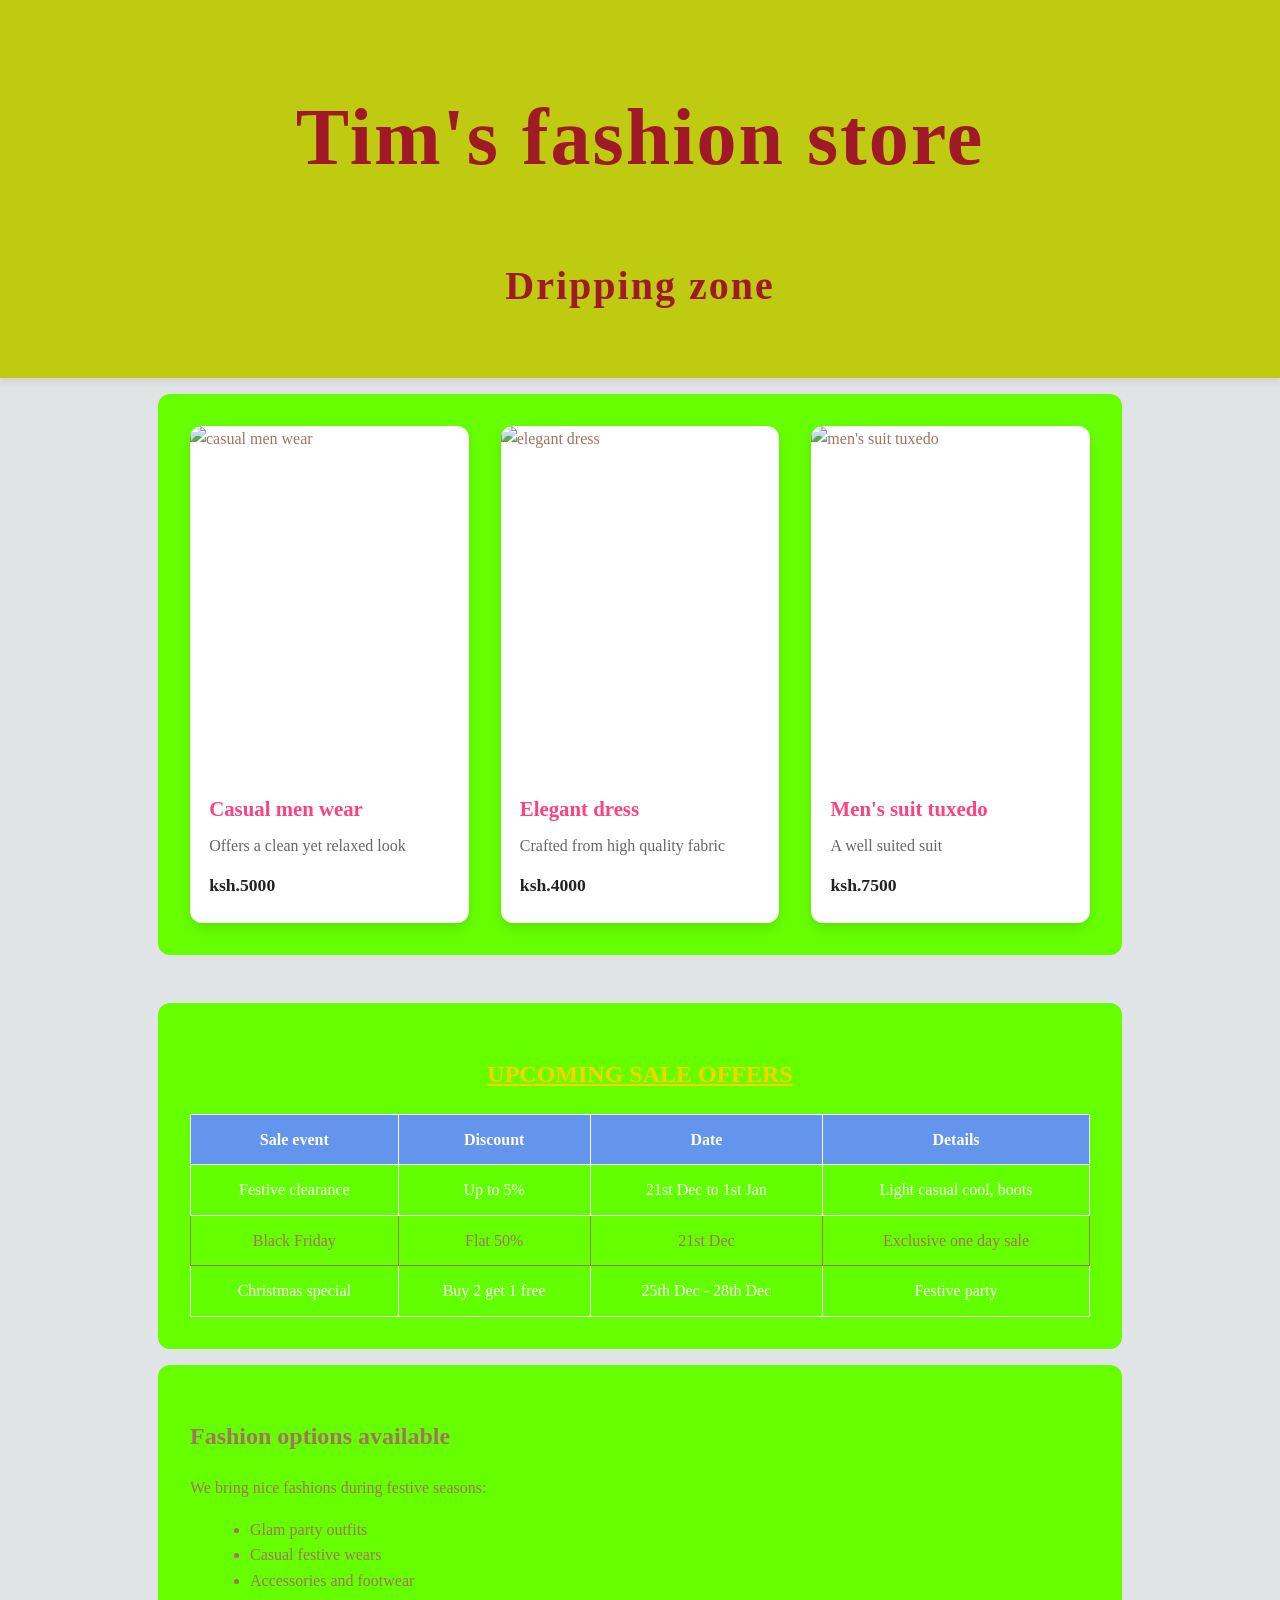
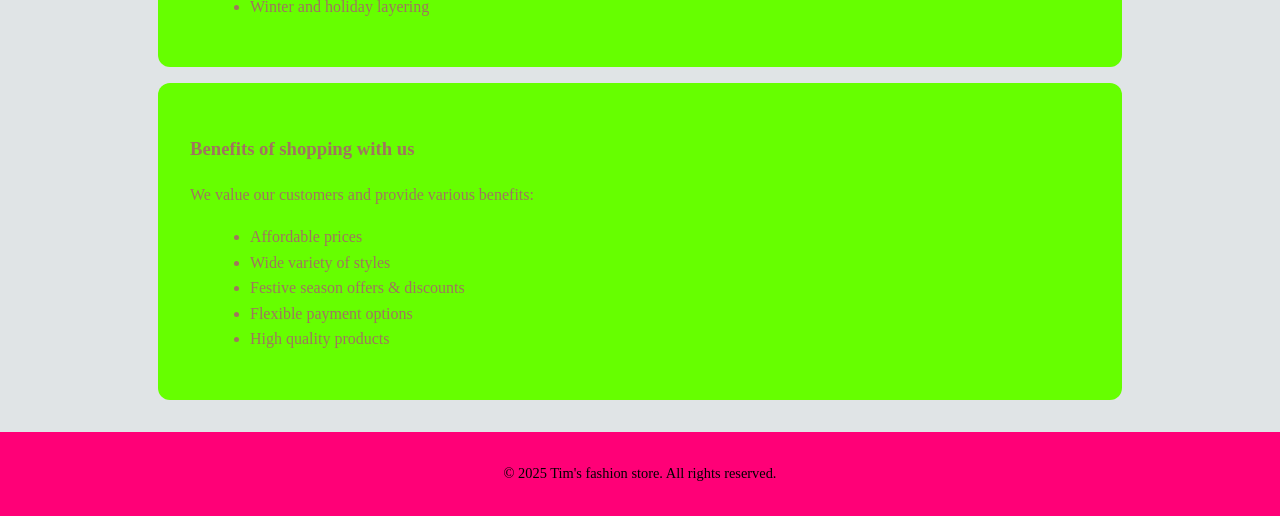
==== fashion.html @ 2b0a274b "Initial portfolio website" ====
<!DOCTYPE html>
<html>

<head>
    <title>fashion store</title>
    <style>
        body {
            font-family: Georgia, 'Times New Roman', Times, serif;
            margin: auto;
            background-color: hsl(200, 11%, 89%);
            color: #a0745f;
            line-height: 1.6;
        }

        header {
            background-color: rgb(191, 203, 17);
            color: rgb(160, 25, 39);
            padding: 1.2rem 2rem;
            text-align: center;
            font-size: 2.5rem;
            font-weight: 900;
            letter-spacing: 2px;
            box-shadow: 0 4px 6px rgba(156, 115, 115, 0.15);
        }

        .products {
            display: grid;
            grid-template-columns: repeat(auto-fit, minmax(250px, 1fr));
            gap: 2rem;
            margin-bottom: 3rem;
            max-width: 900px;
            margin-left: auto;
            margin-right: auto;
        }

        .product-card {
            background: white;
            border-radius: 12px;
            box-shadow: 0 6px 12px rgba(0, 0, 0, 0.1);
            overflow: hidden;
            transition: transform 0.3s ease, box-shadow 0.3s ease;
        }

        .product-card:hover {
            transform: translateY(-8px);
            box-shadow: 0 12px 24px rgba(0, 0, 0, 0.15);
        }

        .product-image {
            width: 100%;
            height: 350px;
            /* fixed height to crop */
            object-fit: cover;
            /* crop image to fit container */
            display: block;
            border-radius: 8px 8px 0 0;
        }

        .product-info {
            padding: 1rem 1.2rem 1.5rem;
        }

        .product-info h4 {
            margin: 0 0 0.5rem;
            font-size: 1.3rem;
            color: #ff4081;
        }

        .product-info p {
            margin: 0 0 0.8rem;
            color: #666;
        }

        .product-price {
            font-weight: 700;
            font-size: 1.1rem;
            color: #222;
        }

        section {
            padding: 2rem;
            margin: 1rem auto;
            max-width: 900px;
            background-color: hwb(96 0% 0%);
            border-radius: 12px;
            box-shadow: 0pc;
        }

        ul {
            list-style-type: disc;
            margin-left: 20px;
        }

        table {
            width: 100%;
            border-collapse: collapse;
            margin-top: 1rem;
        }

        th,
        td {
            border: 1px solid;
            padding: 12px;
            text-align: center;
        }

        th {
            background: cornflowerblue;
            color: white;
        }

        tr:nth-child(even) {
            background-color: rgb(98, 255, 0);
            color: white;
        }

        tr:hover {
            background-color: #ffd000;
            transition: 0.3s;
            color: black;
        }

        footer {
            text-align: center;
            background-color: #ff0077;
            color: black;
            padding: 1rem;
            margin-top: 2rem;
            font-size: 0.9rem;
        }
    </style>
</head>

<body>
    <header>
        <h1>Tim's fashion store</h1>
        <p>Dripping zone</p>
    </header>

    <section id="products" class="products">


        <div class="product-card">
            <img class="product-image" src="C:\Users\user\Music\OneDrive\Documents\html projects\1759233803787.jpg"
                alt="casual men wear">
            <div class="product-info">
                <h4>Casual men wear</h4>
                <p>Offers a clean yet relaxed look</p>
                <div class="product-price">ksh.5000</div>
            </div>
        </div>

        <div class="product-card">
            <img class="product-image" src="C:\Users\user\Music\OneDrive\Documents\html projects\1759233826897.jpg"
                alt="elegant dress">
            <div class="product-info">
                <h4>Elegant dress</h4>
                <p>Crafted from high quality fabric</p>
                <div class="product-price">ksh.4000</div>
            </div>
        </div>

        <div class="product-card">
            <img class="product-image" src="C:\Users\pc\Pictures\tims\rolls-royce-ghost-ewb-2021-4200x2801-5156.jpeg""
                alt="men's suit tuxedo">
            <div class="product-info">
                <h4>Men's suit tuxedo</h4>
                <p>A well suited suit</p>
                <div class="product-price">ksh.7500</div>
            </div>
        </div>
    </section>

    <section class="offer">
        <h2 style="text-align: center; text-decoration: underline; color: #ffd000;">UPCOMING SALE OFFERS</h2>
        <table>
            <tr>
                <th>Sale event</th>
                <th>Discount</th>
                <th>Date</th>
                <th>Details</th>
            </tr>
            <tr>
                <td>Festive clearance</td>
                <td>Up to 5%</td>
                <td>21st Dec to 1st Jan</td>
                <td>Light casual cool, boots</td>
            </tr>
            <tr>
                <td>Black Friday</td>
                <td>Flat 50%</td>
                <td>21st Dec</td>
                <td>Exclusive one day sale</td>
            </tr>
            <tr>
                <td>Christmas special</td>
                <td>Buy 2 get 1 free</td>
                <td>25th Dec - 28th Dec</td>
                <td>Festive party</td>
            </tr>
        </table>
    </section>

    <section class="fashion">
        <h2>Fashion options available</h2>
        <p>We bring nice fashions during festive seasons:</p>
        <ul>
            <li>Glam party outfits</li>
            <li>Casual festive wears</li>
            <li>Accessories and footwear</li>
            <li>Winter and holiday layering</li>
        </ul>
    </section>

    <section class="benefits">
        <h3>Benefits of shopping with us</h3>
        <p>We value our customers and provide various benefits:</p>
        <ul>
            <li>Affordable prices</li>
            <li>Wide variety of styles</li>
            <li>Festive season offers & discounts</li>
            <li>Flexible payment options</li>
            <li>High quality products</li>
        </ul>
    </section>

    <footer>
        <p>&copy; 2025 Tim's fashion store. All rights reserved.</p>
    </footer>
</body>

</html>
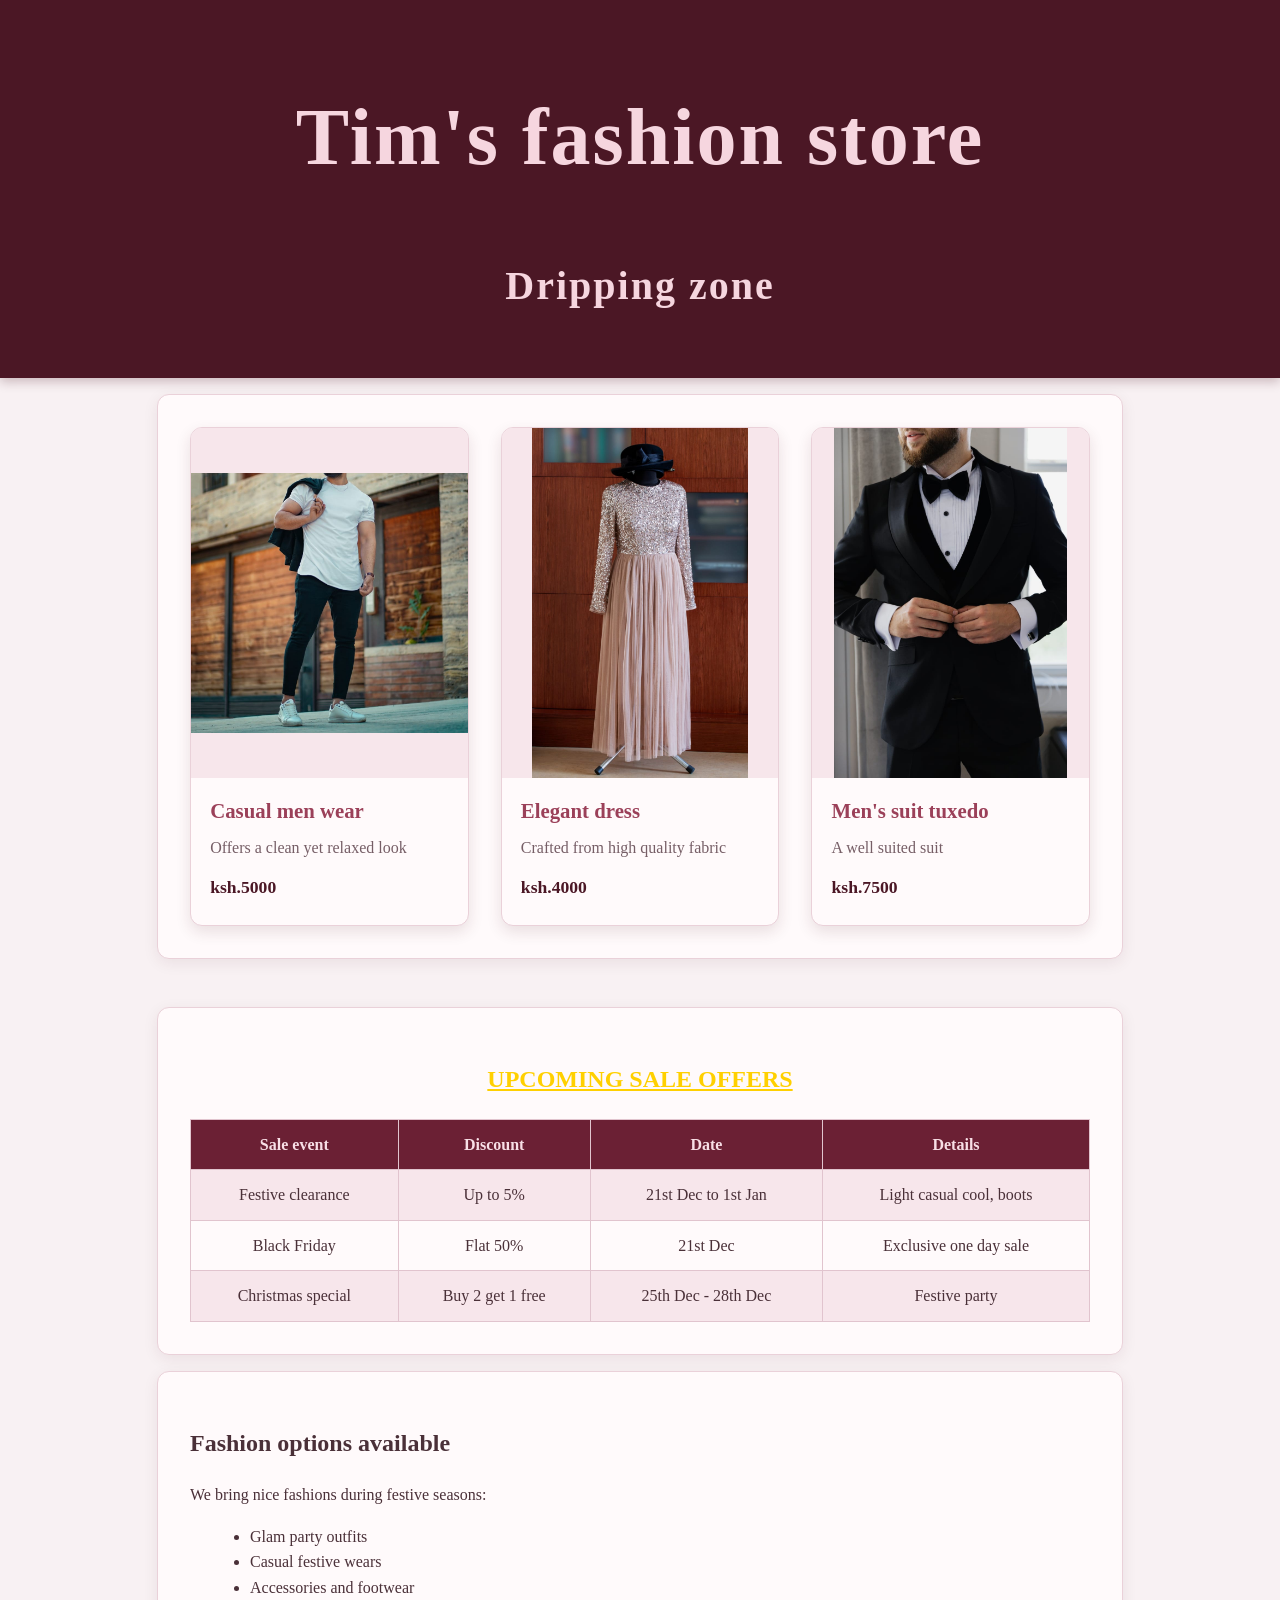
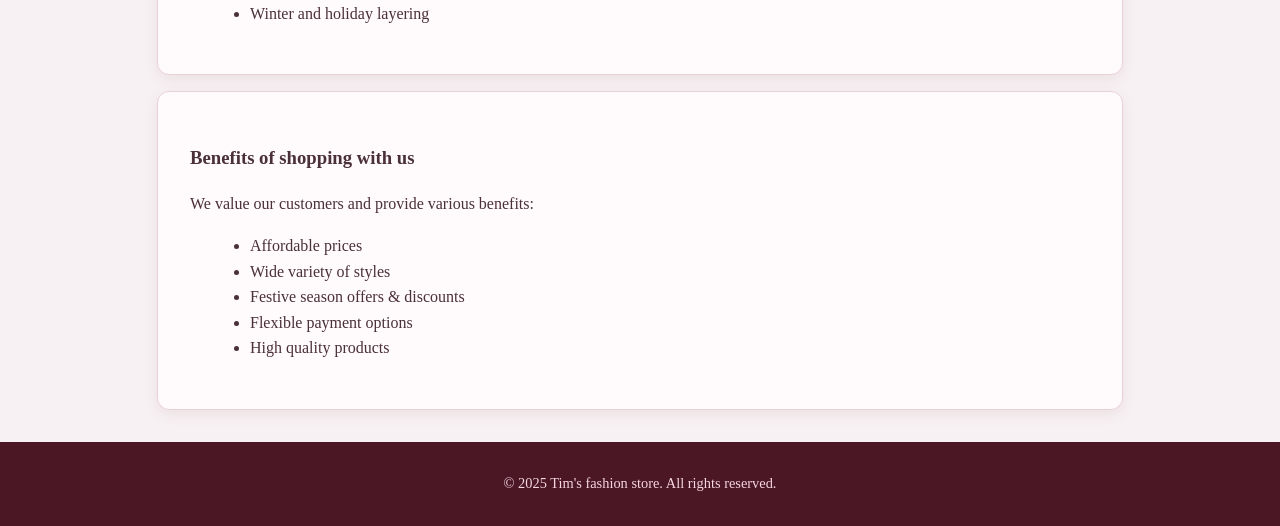
==== commit a1b0f3a9: "Update portfolio" ====
--- a/fashion.html
+++ b/fashion.html
@@ -4,131 +4,133 @@
 <head>
     <title>fashion store</title>
     <style>
-        body {
-            font-family: Georgia, 'Times New Roman', Times, serif;
-            margin: auto;
-            background-color: hsl(200, 11%, 89%);
-            color: #a0745f;
-            line-height: 1.6;
-        }
-
-        header {
-            background-color: rgb(191, 203, 17);
-            color: rgb(160, 25, 39);
-            padding: 1.2rem 2rem;
-            text-align: center;
-            font-size: 2.5rem;
-            font-weight: 900;
-            letter-spacing: 2px;
-            box-shadow: 0 4px 6px rgba(156, 115, 115, 0.15);
-        }
-
-        .products {
-            display: grid;
-            grid-template-columns: repeat(auto-fit, minmax(250px, 1fr));
-            gap: 2rem;
-            margin-bottom: 3rem;
-            max-width: 900px;
-            margin-left: auto;
-            margin-right: auto;
-        }
-
-        .product-card {
-            background: white;
-            border-radius: 12px;
-            box-shadow: 0 6px 12px rgba(0, 0, 0, 0.1);
-            overflow: hidden;
-            transition: transform 0.3s ease, box-shadow 0.3s ease;
-        }
-
-        .product-card:hover {
-            transform: translateY(-8px);
-            box-shadow: 0 12px 24px rgba(0, 0, 0, 0.15);
-        }
-
-        .product-image {
-            width: 100%;
-            height: 350px;
-            /* fixed height to crop */
-            object-fit: cover;
-            /* crop image to fit container */
-            display: block;
-            border-radius: 8px 8px 0 0;
-        }
-
-        .product-info {
-            padding: 1rem 1.2rem 1.5rem;
-        }
-
-        .product-info h4 {
-            margin: 0 0 0.5rem;
-            font-size: 1.3rem;
-            color: #ff4081;
-        }
-
-        .product-info p {
-            margin: 0 0 0.8rem;
-            color: #666;
-        }
-
-        .product-price {
-            font-weight: 700;
-            font-size: 1.1rem;
-            color: #222;
-        }
-
-        section {
-            padding: 2rem;
-            margin: 1rem auto;
-            max-width: 900px;
-            background-color: hwb(96 0% 0%);
-            border-radius: 12px;
-            box-shadow: 0pc;
-        }
-
-        ul {
-            list-style-type: disc;
-            margin-left: 20px;
-        }
-
-        table {
-            width: 100%;
-            border-collapse: collapse;
-            margin-top: 1rem;
-        }
-
-        th,
-        td {
-            border: 1px solid;
-            padding: 12px;
-            text-align: center;
-        }
-
-        th {
-            background: cornflowerblue;
-            color: white;
-        }
-
-        tr:nth-child(even) {
-            background-color: rgb(98, 255, 0);
-            color: white;
-        }
-
-        tr:hover {
-            background-color: #ffd000;
-            transition: 0.3s;
-            color: black;
-        }
-
-        footer {
-            text-align: center;
-            background-color: #ff0077;
-            color: black;
-            padding: 1rem;
-            margin-top: 2rem;
-            font-size: 0.9rem;
-        }
-    </style>
+    body {
+        font-family: Georgia, 'Times New Roman', Times, serif;
+        margin: auto;
+        background-color: #f8f1f3;
+        color: #4a3038;
+        line-height: 1.6;
+    }
+
+    header {
+        background-color: #4b1725;
+        color: #f6d6df;
+        padding: 1.2rem 2rem;
+        text-align: center;
+        font-size: 2.5rem;
+        font-weight: 900;
+        letter-spacing: 2px;
+        box-shadow: 0 4px 10px rgba(75, 23, 37, 0.25);
+    }
+
+    .products {
+        display: grid;
+        grid-template-columns: repeat(auto-fit, minmax(250px, 1fr));
+        gap: 2rem;
+        margin-bottom: 3rem;
+        max-width: 900px;
+        margin-left: auto;
+        margin-right: auto;
+    }
+
+    .product-card {
+        background: #fffafb;
+        border-radius: 12px;
+        box-shadow: 0 6px 15px rgba(75, 23, 37, 0.12);
+        overflow: hidden;
+        transition: transform 0.3s ease, box-shadow 0.3s ease;
+        border: 1px solid #ead1d9;
+    }
+
+    .product-card:hover {
+        transform: translateY(-8px);
+        box-shadow: 0 12px 25px rgba(75, 23, 37, 0.22);
+    }
+
+    .product-image {
+    width: 100%;
+    height: 350px;
+    object-fit: contain;
+    object-position: center;
+    display: block;
+    background-color: #f7e6eb;
+    border-radius: 8px 8px 0 0;
+}
+
+    .product-info {
+        padding: 1rem 1.2rem 1.5rem;
+    }
+
+    .product-info h4 {
+        margin: 0 0 0.5rem;
+        font-size: 1.3rem;
+        color: #9b4059;
+    }
+
+    .product-info p {
+        margin: 0 0 0.8rem;
+        color: #765e66;
+    }
+
+    .product-price {
+        font-weight: 700;
+        font-size: 1.1rem;
+        color: #4b1725;
+    }
+
+    section {
+        padding: 2rem;
+        margin: 1rem auto;
+        max-width: 900px;
+        background-color: #fffafb;
+        border-radius: 12px;
+        box-shadow: 0 4px 15px rgba(75, 23, 37, 0.08);
+        border: 1px solid #ead1d9;
+    }
+
+    ul {
+        list-style-type: disc;
+        margin-left: 20px;
+    }
+
+    table {
+        width: 100%;
+        border-collapse: collapse;
+        margin-top: 1rem;
+    }
+
+    th,
+    td {
+        border: 1px solid #e1c4ce;
+        padding: 12px;
+        text-align: center;
+    }
+
+    th {
+        background: #6b2034;
+        color: #f8dfe6;
+    }
+
+    tr:nth-child(even) {
+        background-color: #f7e6eb;
+        color: #4a3038;
+    }
+
+    tr:hover {
+        background-color: #d98ca2;
+        transition: 0.3s;
+        color: #ffffff;
+    }
+
+    footer {
+        text-align: center;
+        background-color: #4b1725;
+        color: #f6d6df;
+        padding: 1rem;
+        margin-top: 2rem;
+        font-size: 0.9rem;
+    }
+</style>
 </head>
 
 <body>
@@ -141,7 +143,7 @@
 
 
         <div class="product-card">
-            <img class="product-image" src="C:\Users\user\Music\OneDrive\Documents\html projects\1759233803787.jpg"
+            <img class="product-image" src="images\casual wear.jpeg"
                 alt="casual men wear">
             <div class="product-info">
                 <h4>Casual men wear</h4>
@@ -151,7 +153,7 @@
         </div>
 
         <div class="product-card">
-            <img class="product-image" src="C:\Users\user\Music\OneDrive\Documents\html projects\1759233826897.jpg"
+            <img class="product-image" src="images\elegant drees.jpeg"
                 alt="elegant dress">
             <div class="product-info">
                 <h4>Elegant dress</h4>
@@ -161,7 +163,7 @@
         </div>
 
         <div class="product-card">
-            <img class="product-image" src="C:\Users\pc\Pictures\tims\rolls-royce-ghost-ewb-2021-4200x2801-5156.jpeg""
+            <img class="product-image" src="images\tuxedo suit.jpeg"
                 alt="men's suit tuxedo">
             <div class="product-info">
                 <h4>Men's suit tuxedo</h4>
